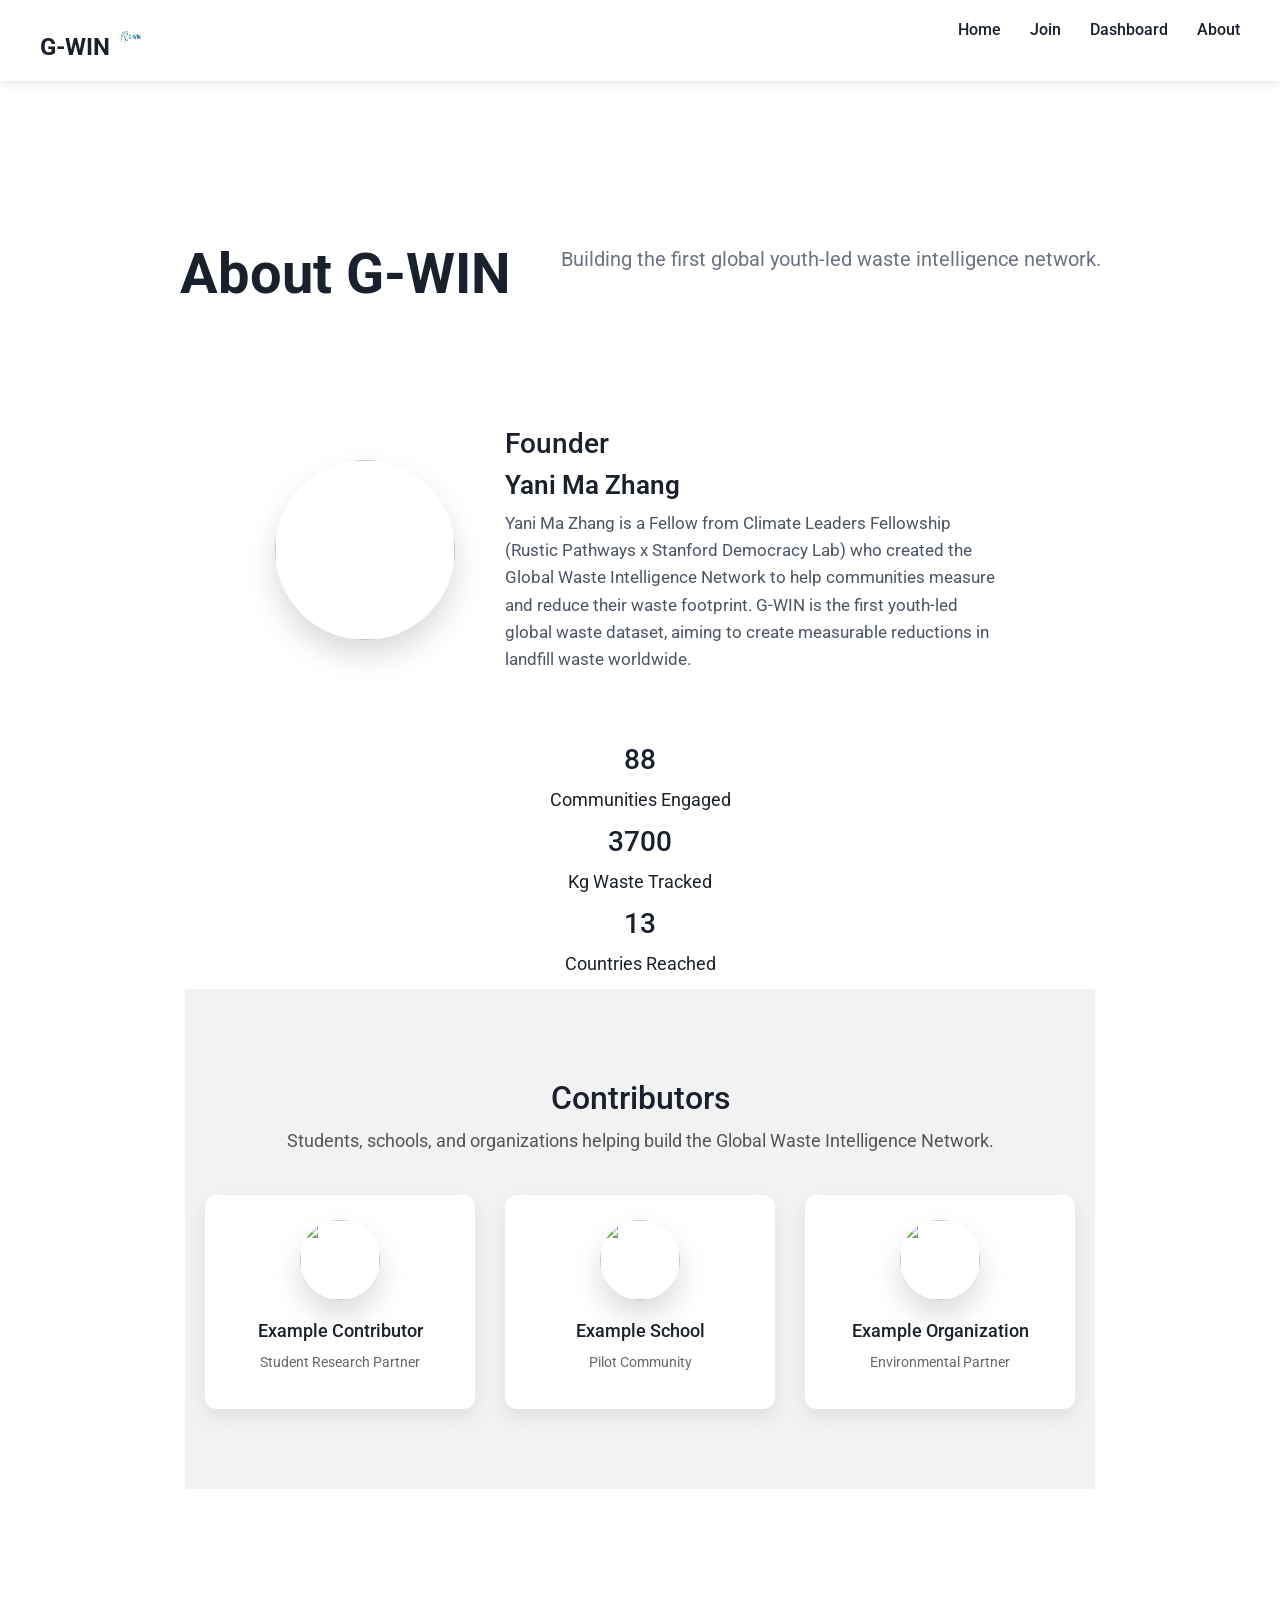
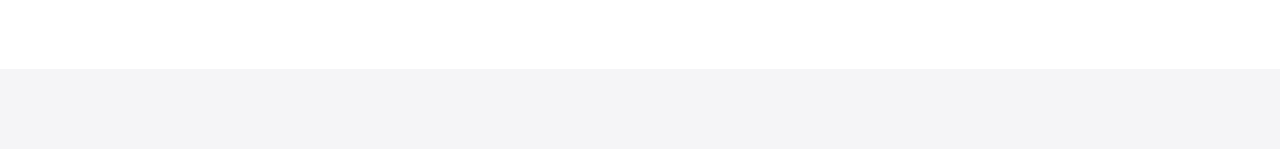
==== about.html @ bbad6cc5 "Update community engagement and waste tracking data Updated community engagement statistics and adju" ====
<!DOCTYPE html>
<html>

<head>

<title>About G-WIN</title>

<link rel="stylesheet" href="style.css">

</head>

<body>

<nav class="nav">

<div class="logo-container">
  <a href="index.html" class="logo-text">G-WIN</a>
  <img src="logo.png" class="logo-img">
</div>

<div class="menu">
<a href="index.html">Home</a>
<a href="join.html">Join</a>
<a href="dashboard.html">Dashboard</a>
<a href="about.html">About</a>
</div>

</nav>

<section class="about-apple">
<div class="founder-apple">

<h1 class="fade-in">About G-WIN</h1>

<p class="subtitle">
Building the first global youth-led waste intelligence network.
</p>

<div class="founder-apple fade-in">

<img src="https://image2url.com/r2/default/images/1774033331569-d9f659c1-b7bc-4dab-b768-cc470d4c39fc.jpg">

<div class="founder-text">

<h2>Founder</h2>
<h3>Yani Ma Zhang</h3>

<p>
Yani Ma Zhang is a Fellow from Climate Leaders Fellowship (Rustic Pathways x Stanford Democracy Lab) who created the Global Waste Intelligence Network to help communities measure and reduce their waste footprint. G-WIN is the first youth-led global waste dataset, aiming to create measurable reductions in landfill waste worldwide.
</p>

</div>

</div>

<div class="impact fade-in">

<div class="counter">
<h2 id="count1">2</h2>
<p>Communities Engaged</p>
</div>

<div class="counter">
<h2 id="count2">25</h2>
<p>Kg Waste Tracked</p>
</div>

<div class="counter">
<h2 id="count3">2</h2>
<p>Countries Reached</p>
</div>

<section class="contributors">

<h2>Contributors</h2>
<p class="contributors-sub">
Students, schools, and organizations helping build the Global Waste Intelligence Network.
</p>

<div class="contributors-grid">

<div class="contributor-card">
<img src="https://cdn-icons-png.flaticon.com/512/9131/9131529.png">
<h3>Example Contributor</h3>
<p>Student Research Partner</p>
</div>

<div class="contributor-card">
<img src="https://cdn-icons-png.flaticon.com/512/9131/9131529.png">
<h3>Example School</h3>
<p>Pilot Community</p>
</div>

<div class="contributor-card">
<img src="https://cdn-icons-png.flaticon.com/512/9131/9131529.png">
<h3>Example Organization</h3>
<p>Environmental Partner</p>
</div>

</div>

</section>


<script>

const faders = document.querySelectorAll('.fade-in');

const appearOptions = {
  threshold: 0.2
};

const appearOnScroll = new IntersectionObserver(function(entries){
  entries.forEach(entry => {
    if(entry.isIntersecting){
      entry.target.classList.add('show');
    }
  });
}, appearOptions);

faders.forEach(el => {
  appearOnScroll.observe(el);
});

// Counter Animation
function animateCounter(id, target){
let count = 0;
let speed = target / 100;

let update = setInterval(()=>{
  count += speed;
  if(count >= target){
    count = target;
    clearInterval(update);
  }
  document.getElementById(id).innerText = Math.floor(count);
}, 20);
}

window.onload = function(){
  animateCounter("count1", 120);
  animateCounter("count2", 5000);
  animateCounter("count3", 18);
}

</script>

</body>
</html>
---- style.css ----
@import url('https://fonts.googleapis.com/css2?family=Roboto:wght@300;400;500;700&display=swap');

/* -------------------------------- */
body {
  font-family: 'Roboto', sans-serif;
  margin: 0;
  background: #f5f5f7;
  color: #1a202c;
}

h1 {
  font-size: 48px;
  font-weight: 700;
  margin: 10px 0;
}

h2 {
  font-size: 28px;
  font-weight: 500;
  margin: 10px 0;
}

h3 {
  font-size: 22px;
  font-weight: 500;
  margin: 5px 0;
}

p {
  font-size: 18px;
  line-height: 1.6;
  margin: 10px 0;
}

/* -------------------------------- */
.nav {
  display: flex;
  justify-content: space-between;
  padding: 20px 40px;
  background: white;
  box-shadow: 0 2px 10px rgba(0,0,0,0.1);
  position: sticky;
  top: 0;
  z-index: 100;
}

.logo {
  font-weight: 700;
  font-size: 35px;
}

.menu a {
  margin-left: 25px;
  text-decoration: none;
  color: #1a202c;
  font-weight: 500;
  transition: 0.3s;
}

.menu a:hover {
  color: #2c7a7b;
}

/* -------------------------------- */
.hero {
  height: 80vh;
  display: flex;
  flex-direction: column;
  justify-content: center;
  align-items: center;
  text-align: center;
  background: linear-gradient(135deg, #2c7a7b, #1a202c);
  color: white;
  padding: 40px;
}

.hero-small {
  height: 50vh;
  background: linear-gradient(135deg, #1a5959, #2c7a7b);
}

.btn {
  background: white;
  padding: 15px 30px;
  border-radius: 30px;
  text-decoration: none;
  color: #2c7a7b;
  margin-top: 20px;
  font-weight: 500;
  transition: 0.3s;
}

.btn:hover {
  background: #e6fffa;
}

/* -------------------------------- */
.features, .steps {
  display: flex;
  flex-wrap: wrap;
  justify-content: center;
  gap: 40px;
  padding: 60px 20px;
}

.card, .step {
  background: white;
  padding: 30px;
  border-radius: 12px;
  box-shadow: 0 10px 25px rgba(0,0,0,0.1);
  width: 250px;
  transition: 0.3s;
  text-align: center;
}

.card:hover, .step:hover {
  transform: translateY(-10px);
}

.founder-apple img {
  width: 180px;
  height: 180px;
  border-radius: 50%;
  object-fit: cover;
  box-shadow: 0 15px 30px rgba(0,0,0,0.15);
}

.about-apple {
  padding: 100px 20px;
  text-align: center;
  background: #ffffff;
}

.about-apple h1 {
  font-size: 56px;
  font-weight: 700;
}

.subtitle{
  font-size:20px;
  color:#6b7280;
  margin-bottom:40px;
}

.founder-apple {
  display: flex;
  align-items: center;
  justify-content: center;
  gap: 50px;
  flex-wrap: wrap;
  margin-top: 50px;
}

.founder-text {
  max-width: 500px;
  text-align: left;
}

.founder-text h3 {
  font-size: 26px;
  font-weight: 600;
}

.founder-text p {
  color: #4b5563;
  font-size: 17px;
}

section {
  margin-bottom: 80px;
}

/* -------------------------------- */
.parallax {
  height: 400px;
  background-image: url('https://images.unsplash.com/photo-1501004318641-b39e6451bec6');
  background-attachment: fixed;
  background-position: center;
  background-repeat: no-repeat;
  background-size: cover;
  display: flex;
  flex-direction: column;
  justify-content: center;
  align-items: center;
  color: white;
  text-align: center;
  font-size: 28px;
}
/* -------------------------------- */

.contributors{
  background:#f2f2f2;
  padding:80px 20px;
  text-align:center;
}

.contributors h2{
  font-size:32px;
  margin-bottom:10px;
}

.contributors-sub{
  color:#555;
  margin-bottom:40px;
}

.contributors-grid{
  display:flex;
  flex-wrap:wrap;
  justify-content:center;
  gap:30px;
}

.contributor-card{
  background:white;
  padding:25px;
  border-radius:12px;
  width:220px;
  box-shadow:0 8px 20px rgba(0,0,0,0.08);
  transition:0.3s;
}

.contributor-card:hover{
  transform:translateY(-6px);
}

.contributor-card img{
  width:80px;
  height:80px;
  border-radius:50%;
  object-fit:cover;
  margin-bottom:15px;
}

.contributor-card h3{
  font-size:18px;
  margin-bottom:5px;
}

.contributor-card p{
  font-size:14px;
  color:#666;
}
/* -------------------------------- */
#map {
  height: 400px;
  margin: 40px auto;
  width: 90%;
  border-radius: 10px;
}


/* -------------------------------- */
.login {
  display: flex;
  flex-direction: column;
  align-items: center;
  margin-top: 100px;
}

.login input {
  margin: 10px;
  padding: 12px;
  width: 250px;
  border-radius: 6px;
  border: 1px solid #ccc;
  font-size: 16px;
}

.login button {
  padding: 12px 25px;
  margin-top: 10px;
  border: none;
  border-radius: 6px;
  background: #2c7a7b;
  color: white;
  font-weight: 500;
  cursor: pointer;
  transition: 0.3s;
}

.login button:hover {
  background: #1a5959;
}

/* -------------------------------- */
canvas {
  max-width: 90%;
  margin: 40px auto;
  display: block;
}

/* -------------------------------- */
footer {
  background: #1a202c;
  color: white;
  text-align: center;
  padding: 20px;
  margin-top: 40px;
}
----------------------------------------------------
.logo-container{
  display:flex;
  align-items:center;
  gap:10px;
}

.logo-text{
  font-weight:700;
  font-size:24px;
  text-decoration:none;
  color:#1a202c;
}

.logo-img{
  width:35px;
  height:35px;
}
-----------------------------------------------------
form{
  max-width:600px;
  margin:60px auto;
  display:flex;
  flex-direction:column;
  gap:15px;
}

input, select, textarea{
  padding:12px;
  border-radius:8px;
  border:1px solid #ccc;
  font-size:16px;
}

textarea{
  height:120px;
}

button{
  padding:12px;
  border:none;
  border-radius:8px;
  background:#2c7a7b;
  color:white;
  font-size:16px;
  cursor:pointer;
}

button:hover{
  background:#1a5959;
}

.success{
  text-align:center;
  margin-top:150px;
}
/* ---------- Mission Section ---------- */

.mission-section{
display:flex;
flex-wrap:wrap;
align-items:center;
justify-content:center;
gap:60px;
padding:100px 20px;
background:white;
}

.mission-text{
max-width:500px;
}

.mission-text h2{
font-size:36px;
margin-bottom:20px;
}

.mission-text p{
font-size:18px;
color:#555;
margin-bottom:15px;
}

.mission-visual img{
width:420px;
border-radius:12px;
box-shadow:0 20px 40px rgba(0,0,0,0.1);
}

/* ---------- Vision Timeline ---------- */

.vision{
background:#f7f7f7;
padding:100px 20px;
text-align:center;
}

.vision h2{
font-size:36px;
margin-bottom:60px;
}

.timeline{
display:flex;
flex-wrap:wrap;
justify-content:center;
gap:40px;
}

.timeline-step{
max-width:220px;
}

.timeline-step span{
font-size:40px;
font-weight:700;
color:#2c7a7b;
display:block;
margin-bottom:10px;
}

.timeline-step h3{
font-size:20px;
margin-bottom:10px;
}

.timeline-step p{
color:#555;
}

/* ---------- Quote Section ---------- */

.vision-quote{
padding:120px 20px;
text-align:center;
background:linear-gradient(135deg,#2c7a7b,#1a202c);
color:white;
}

.vision-quote h2{
font-size:34px;
max-width:700px;
margin:auto;
margin-bottom:20px;
}

.vision-quote p{
max-width:600px;
margin:auto;
font-size:18px;
opacity:0.9;
}
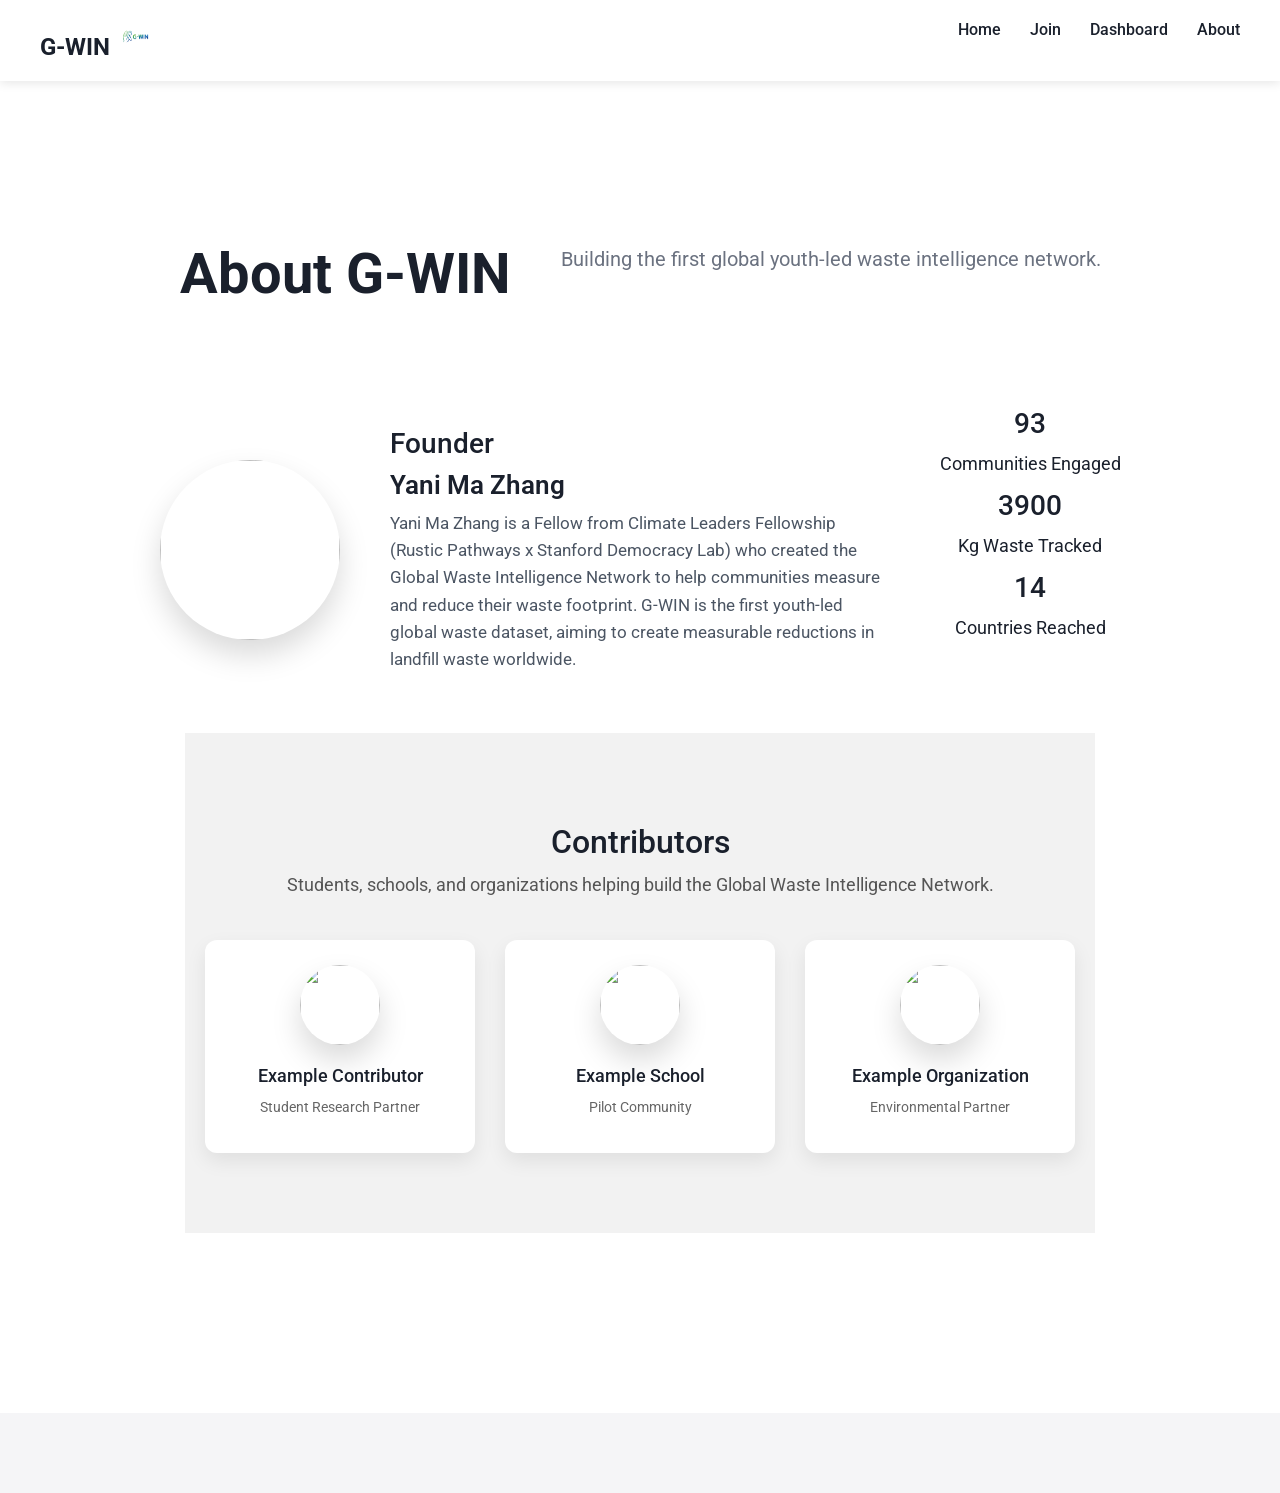
==== commit fe3bdfee: "Update about.html" ====
--- a/about.html
+++ b/about.html
@@ -68,6 +68,7 @@
 <div class="counter">
 <h2 id="count3">2</h2>
 <p>Countries Reached</p>
+</div>
 </div>
 
 <section class="contributors">
--- a/style.css
+++ b/style.css
@@ -313,7 +313,7 @@
 }
 
 .logo-img{
-  width:35px;
+  width:45px;
   height:35px;
 }
 -----------------------------------------------------
@@ -354,7 +354,7 @@
   text-align:center;
   margin-top:150px;
 }
-/* ---------- Mission Section ---------- */
+/* -------------------- */
 
 .mission-section{
 display:flex;
@@ -387,7 +387,7 @@
 box-shadow:0 20px 40px rgba(0,0,0,0.1);
 }
 
-/* ---------- Vision Timeline ---------- */
+/* -------------------- */
 
 .vision{
 background:#f7f7f7;
@@ -428,7 +428,7 @@
 color:#555;
 }
 
-/* ---------- Quote Section ---------- */
+/* -------------------- */
 
 .vision-quote{
 padding:120px 20px;
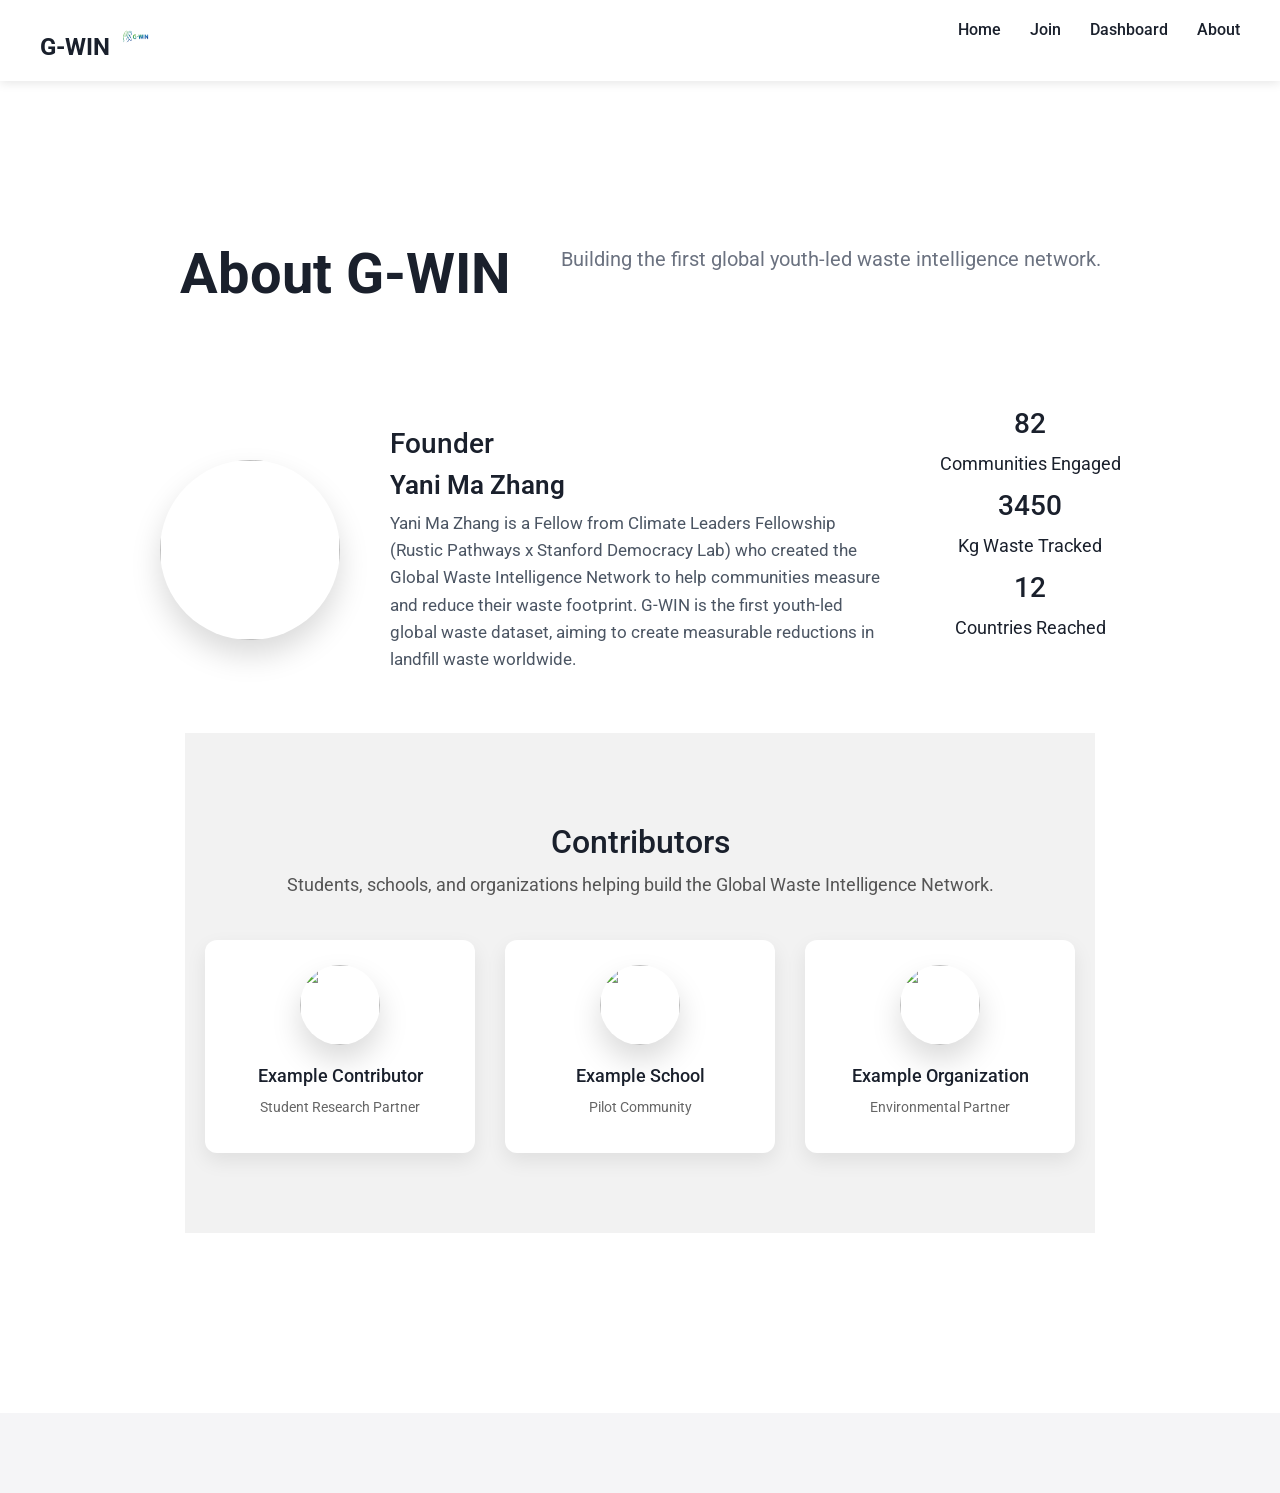
==== commit 4f69b007: "Update about.html" ====
--- a/about.html
+++ b/about.html
@@ -6,6 +6,7 @@
 <title>About G-WIN</title>
 
 <link rel="stylesheet" href="style.css">
+<script src="script.js"></script>
 
 </head>
 
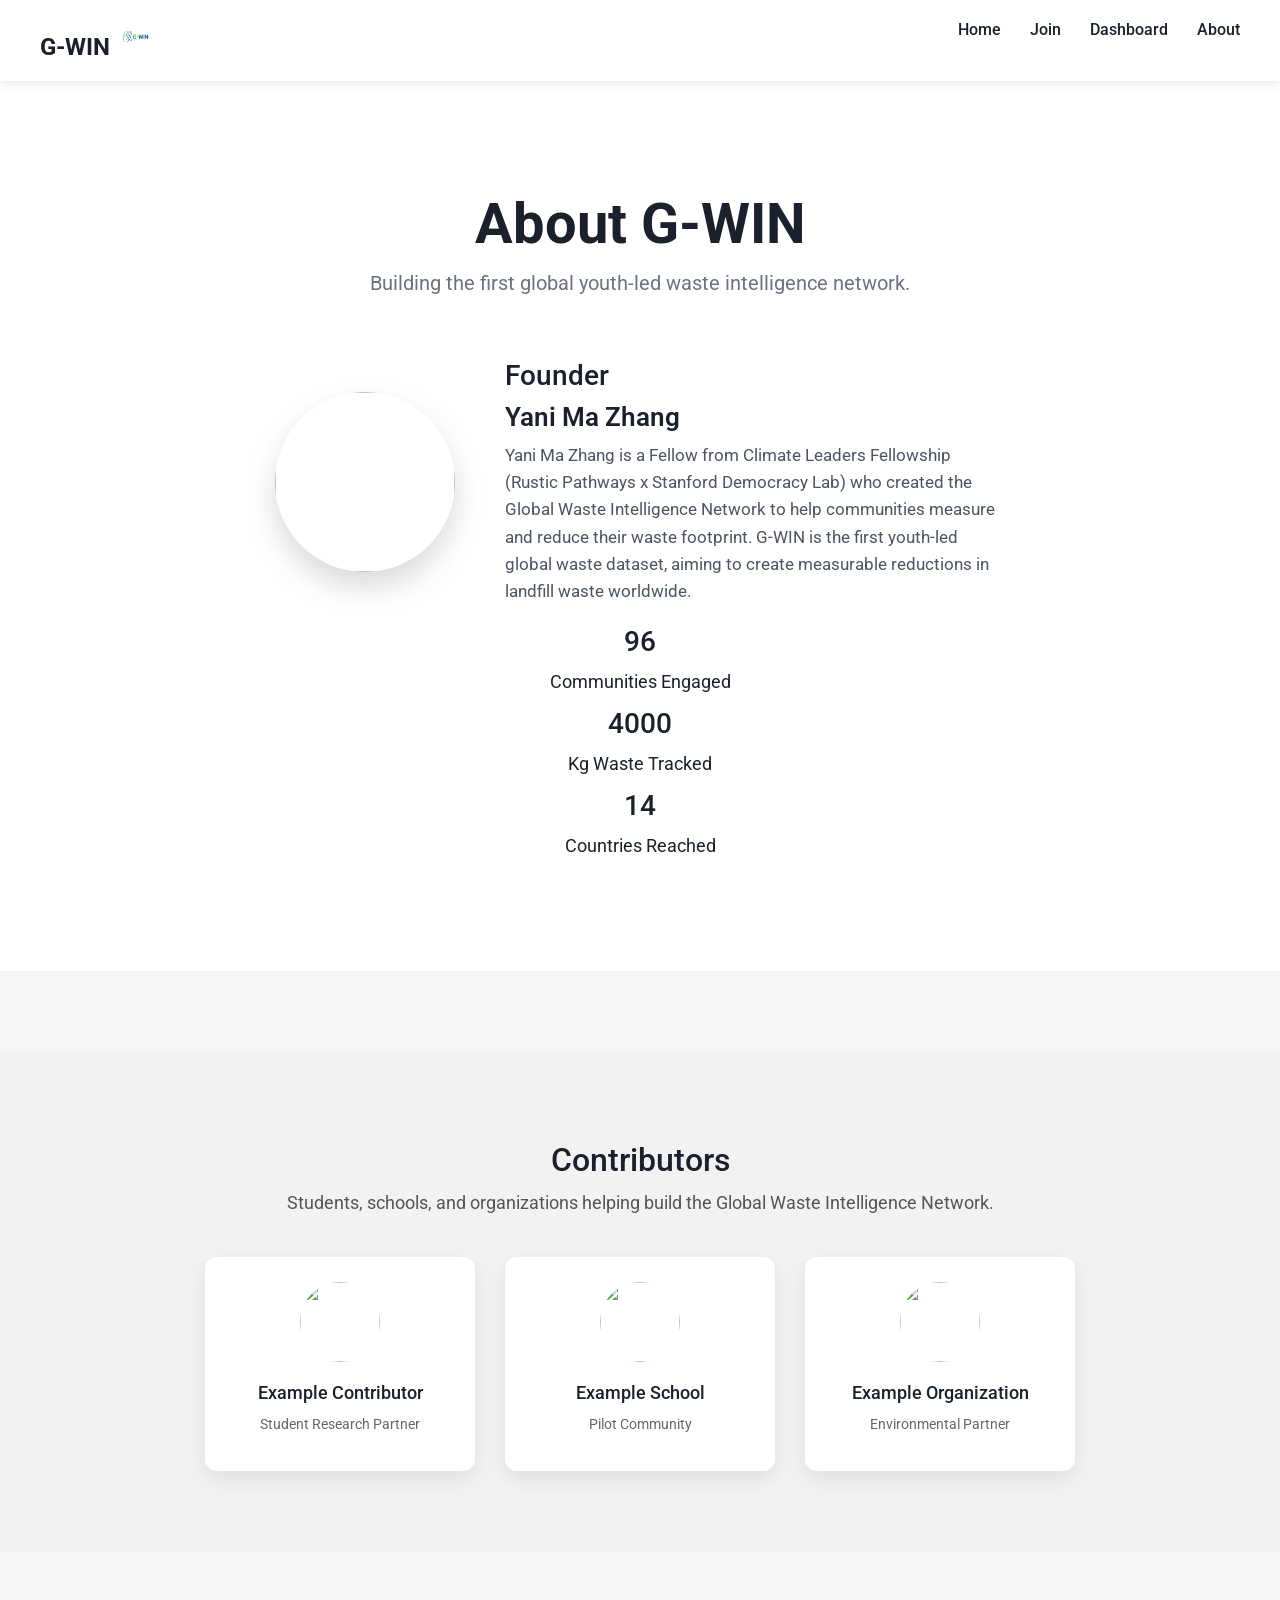
==== commit b42ead7c: "Update about.html" ====
--- a/about.html
+++ b/about.html
@@ -6,7 +6,6 @@
 <title>About G-WIN</title>
 
 <link rel="stylesheet" href="style.css">
-<script src="script.js"></script>
 
 </head>
 
@@ -15,8 +14,8 @@
 <nav class="nav">
 
 <div class="logo-container">
-  <a href="index.html" class="logo-text">G-WIN</a>
-  <img src="logo.png" class="logo-img">
+<a href="index.html" class="logo-text">G-WIN</a>
+<img src="logo.png" class="logo-img">
 </div>
 
 <div class="menu">
@@ -29,7 +28,6 @@
 </nav>
 
 <section class="about-apple">
-<div class="founder-apple">
 
 <h1 class="fade-in">About G-WIN</h1>
 
@@ -70,11 +68,15 @@
 <h2 id="count3">2</h2>
 <p>Countries Reached</p>
 </div>
+
 </div>
+
+</section>
 
 <section class="contributors">
 
 <h2>Contributors</h2>
+
 <p class="contributors-sub">
 Students, schools, and organizations helping build the Global Waste Intelligence Network.
 </p>
@@ -103,25 +105,24 @@
 
 </section>
 
-
 <script>
 
 const faders = document.querySelectorAll('.fade-in');
 
 const appearOptions = {
-  threshold: 0.2
+threshold: 0.2
 };
 
 const appearOnScroll = new IntersectionObserver(function(entries){
-  entries.forEach(entry => {
-    if(entry.isIntersecting){
-      entry.target.classList.add('show');
-    }
-  });
+entries.forEach(entry => {
+if(entry.isIntersecting){
+entry.target.classList.add('show');
+}
+});
 }, appearOptions);
 
 faders.forEach(el => {
-  appearOnScroll.observe(el);
+appearOnScroll.observe(el);
 });
 
 // Counter Animation
@@ -130,19 +131,19 @@
 let speed = target / 100;
 
 let update = setInterval(()=>{
-  count += speed;
-  if(count >= target){
-    count = target;
-    clearInterval(update);
-  }
-  document.getElementById(id).innerText = Math.floor(count);
+count += speed;
+if(count >= target){
+count = target;
+clearInterval(update);
+}
+document.getElementById(id).innerText = Math.floor(count);
 }, 20);
 }
 
 window.onload = function(){
-  animateCounter("count1", 120);
-  animateCounter("count2", 5000);
-  animateCounter("count3", 18);
+animateCounter("count1", 120);
+animateCounter("count2", 5000);
+animateCounter("count3", 18);
 }
 
 </script>
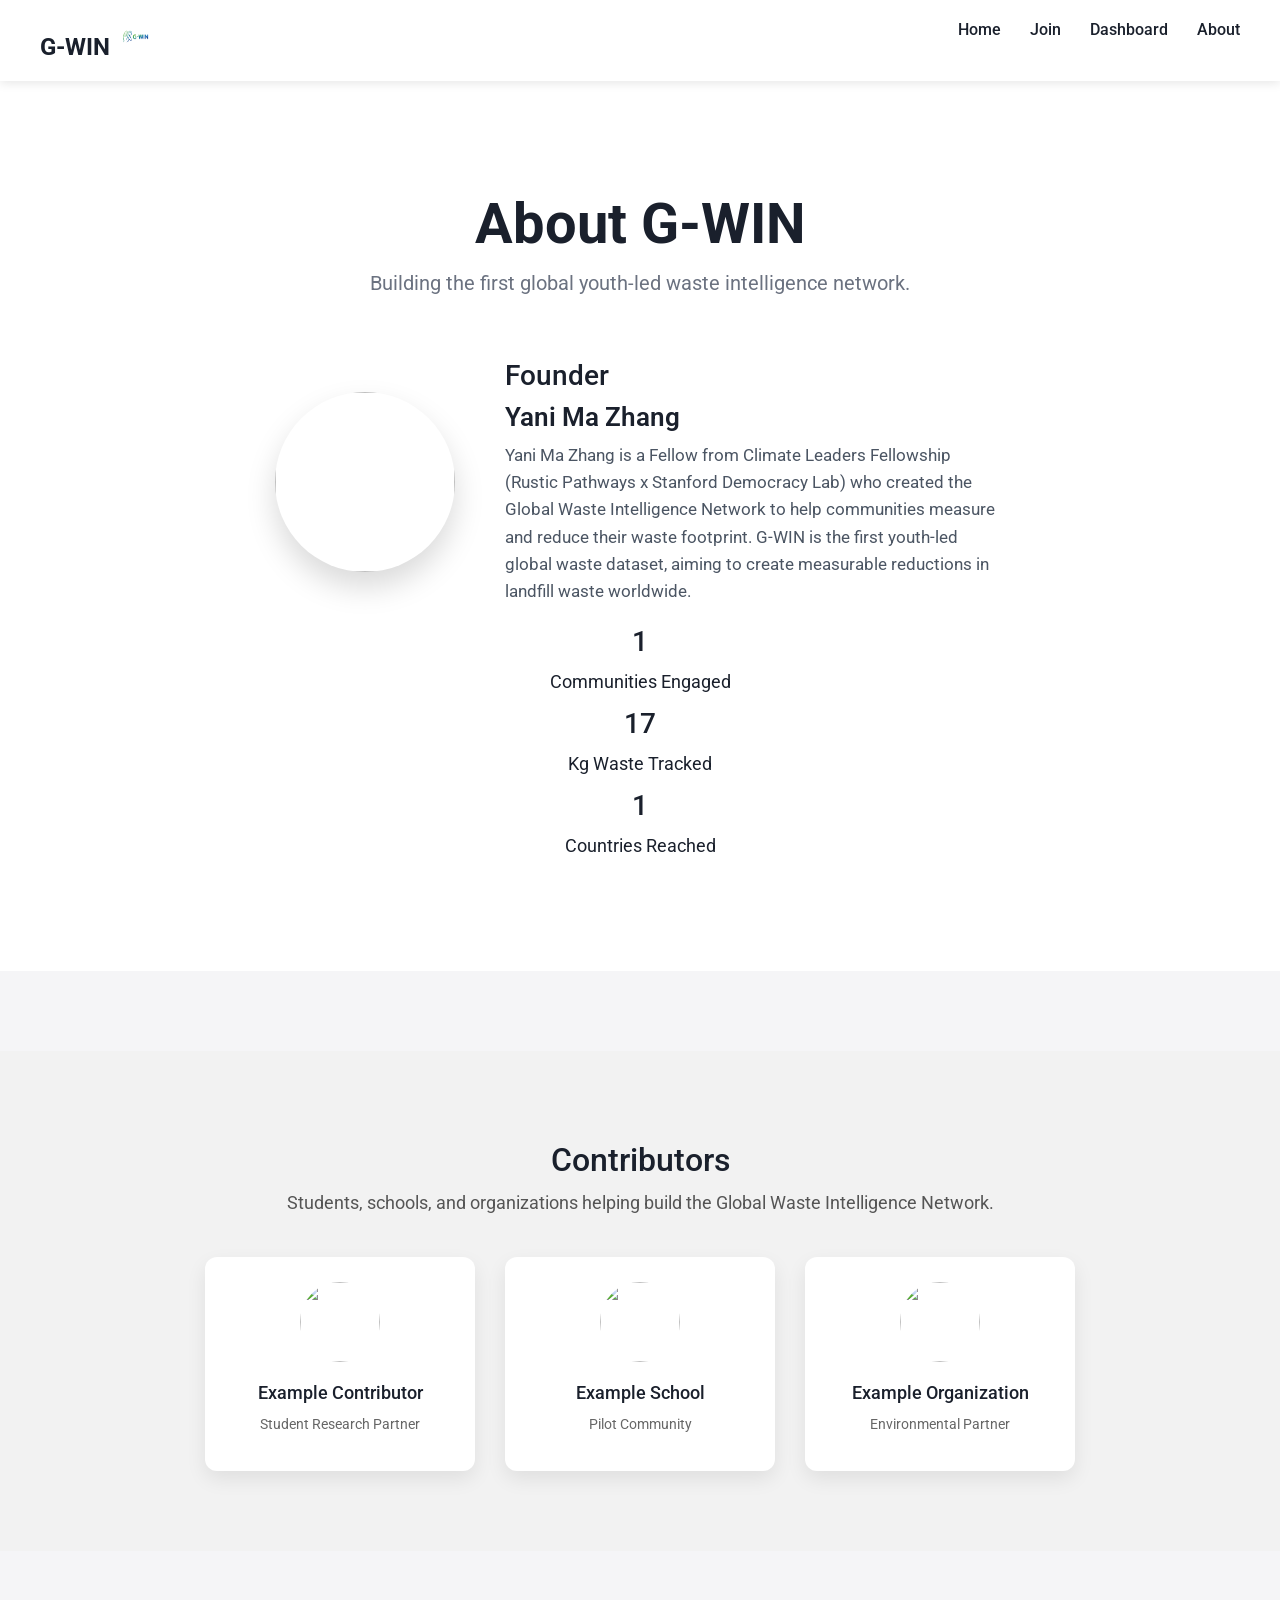
==== commit f2853fc4: "Update about.html" ====
--- a/about.html
+++ b/about.html
@@ -141,9 +141,9 @@
 }
 
 window.onload = function(){
-animateCounter("count1", 120);
-animateCounter("count2", 5000);
-animateCounter("count3", 18);
+animateCounter("count1", 2);
+animateCounter("count2", 25);
+animateCounter("count3", 2);
 }
 
 </script>
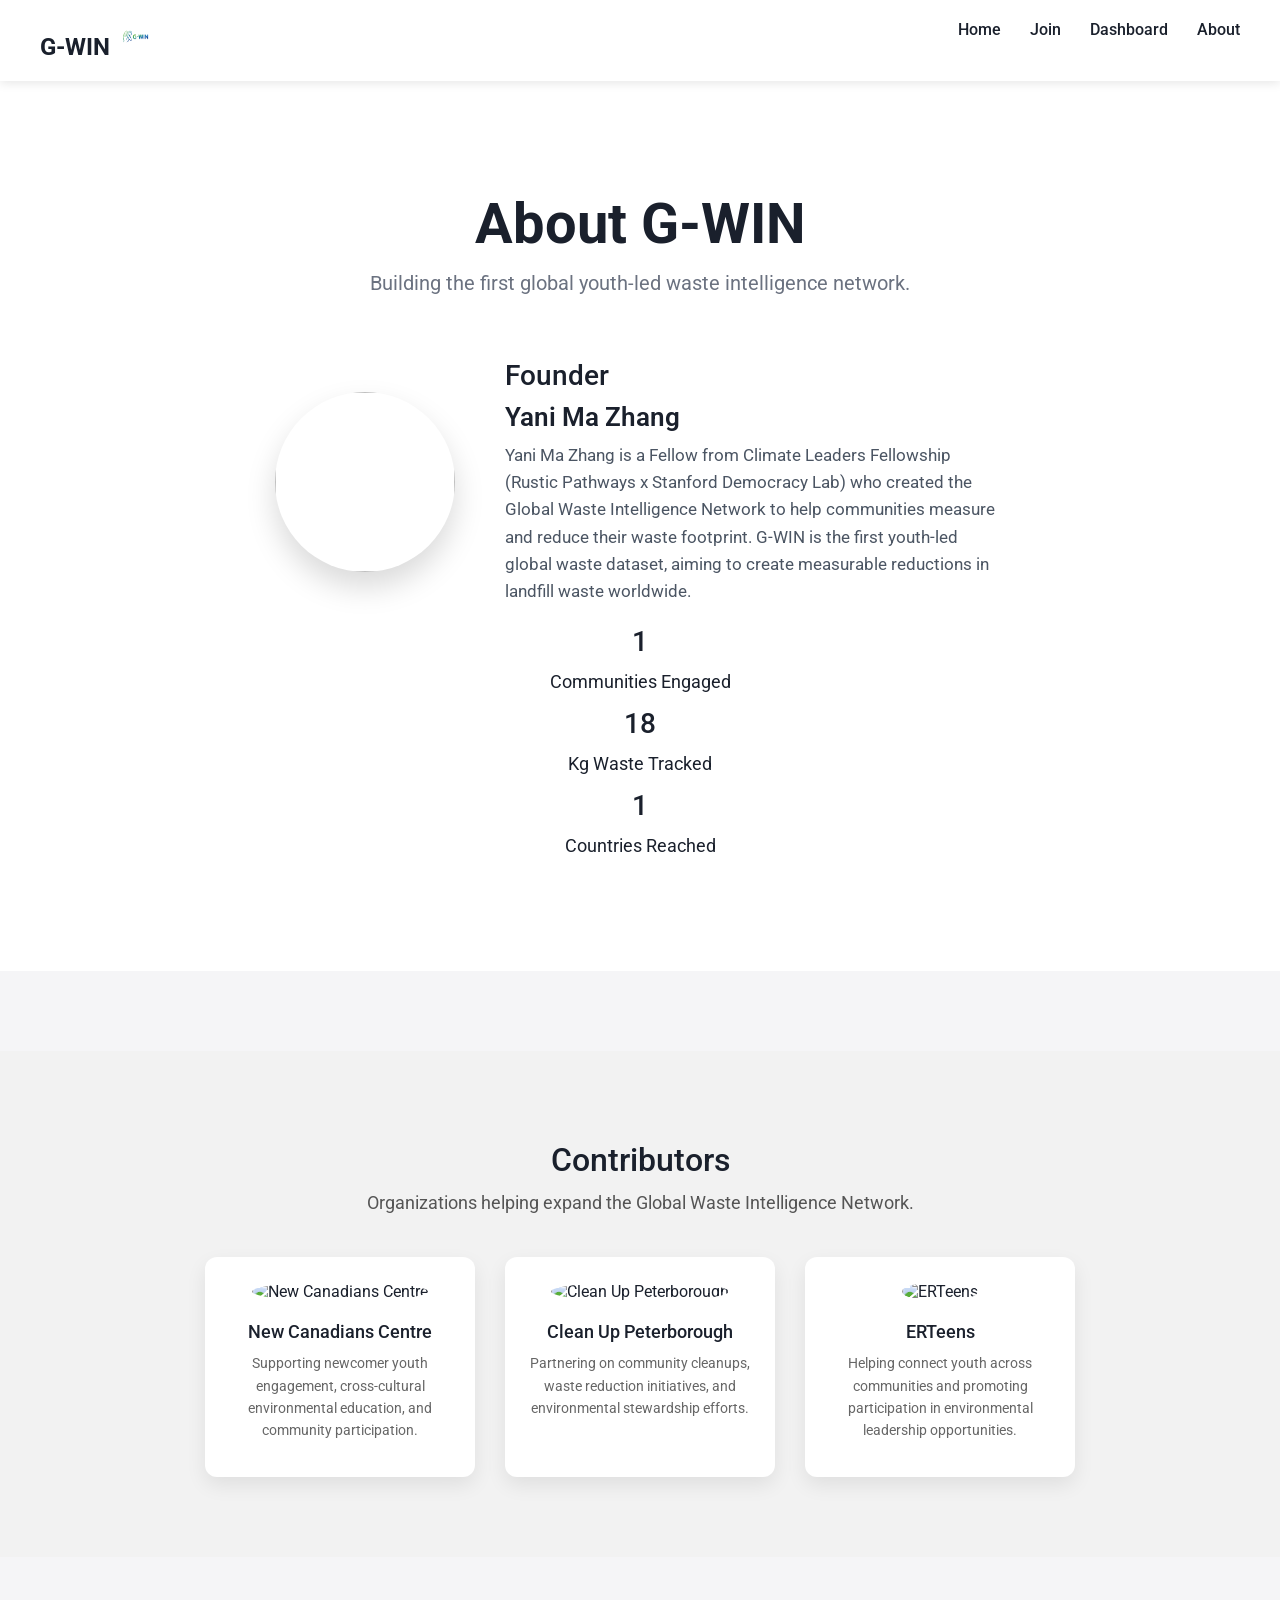
==== commit 092aab47: "Revise contributors section with new details Updated contributor information and added new logos." ====
--- a/about.html
+++ b/about.html
@@ -78,27 +78,33 @@
 <h2>Contributors</h2>
 
 <p class="contributors-sub">
-Students, schools, and organizations helping build the Global Waste Intelligence Network.
+Organizations helping expand the Global Waste Intelligence Network.
 </p>
 
 <div class="contributors-grid">
 
 <div class="contributor-card">
-<img src="https://cdn-icons-png.flaticon.com/512/9131/9131529.png">
-<h3>Example Contributor</h3>
-<p>Student Research Partner</p>
+<img src="newcanadianscentre-logo.png" alt="New Canadians Centre">
+<h3>New Canadians Centre</h3>
+<p>
+Supporting newcomer youth engagement, cross-cultural environmental education, and community participation.
+</p>
 </div>
 
 <div class="contributor-card">
-<img src="https://cdn-icons-png.flaticon.com/512/9131/9131529.png">
-<h3>Example School</h3>
-<p>Pilot Community</p>
+<img src="cleanupptbo-logo.png" alt="Clean Up Peterborough">
+<h3>Clean Up Peterborough</h3>
+<p>
+Partnering on community cleanups, waste reduction initiatives, and environmental stewardship efforts.
+</p>
 </div>
 
 <div class="contributor-card">
-<img src="https://cdn-icons-png.flaticon.com/512/9131/9131529.png">
-<h3>Example Organization</h3>
-<p>Environmental Partner</p>
+<img src="erteens-logo.png" alt="ERTeens">
+<h3>ERTeens</h3>
+<p>
+Helping connect youth across communities and promoting participation in environmental leadership opportunities.
+</p>
 </div>
 
 </div>
--- a/style.css
+++ b/style.css
@@ -242,13 +242,60 @@
   color:#666;
 }
 /* -------------------------------- */
-#map {
-  height: 400px;
-  margin: 40px auto;
-  width: 90%;
-  border-radius: 10px;
-}
-
+.stats-row{
+display:flex;
+justify-content:center;
+gap:20px;
+margin:40px auto;
+flex-wrap:wrap;
+}
+
+.stat-card{
+background:white;
+padding:25px;
+border-radius:12px;
+box-shadow:0 10px 25px rgba(0,0,0,0.1);
+width:220px;
+text-align:center;
+transition:0.3s;
+}
+
+.stat-card:hover{
+transform:translateY(-5px);
+}
+
+.stat-card h2{
+font-size:42px;
+font-weight:700;
+color:#2c7a7b;
+margin-bottom:10px;
+}
+
+.stat-card p{
+font-size:16px;
+color:#555;
+margin:0;
+}
+
+.dashboard-title{
+text-align:center;
+margin-top:40px;
+margin-bottom:20px;
+}
+
+#map{
+height:500px;
+width:90%;
+margin:40px auto;
+border-radius:12px;
+box-shadow:0 10px 25px rgba(0,0,0,0.1);
+}
+
+#chart{
+max-width:800px;
+margin:50px auto;
+display:block;
+}
 
 /* -------------------------------- */
 .login {
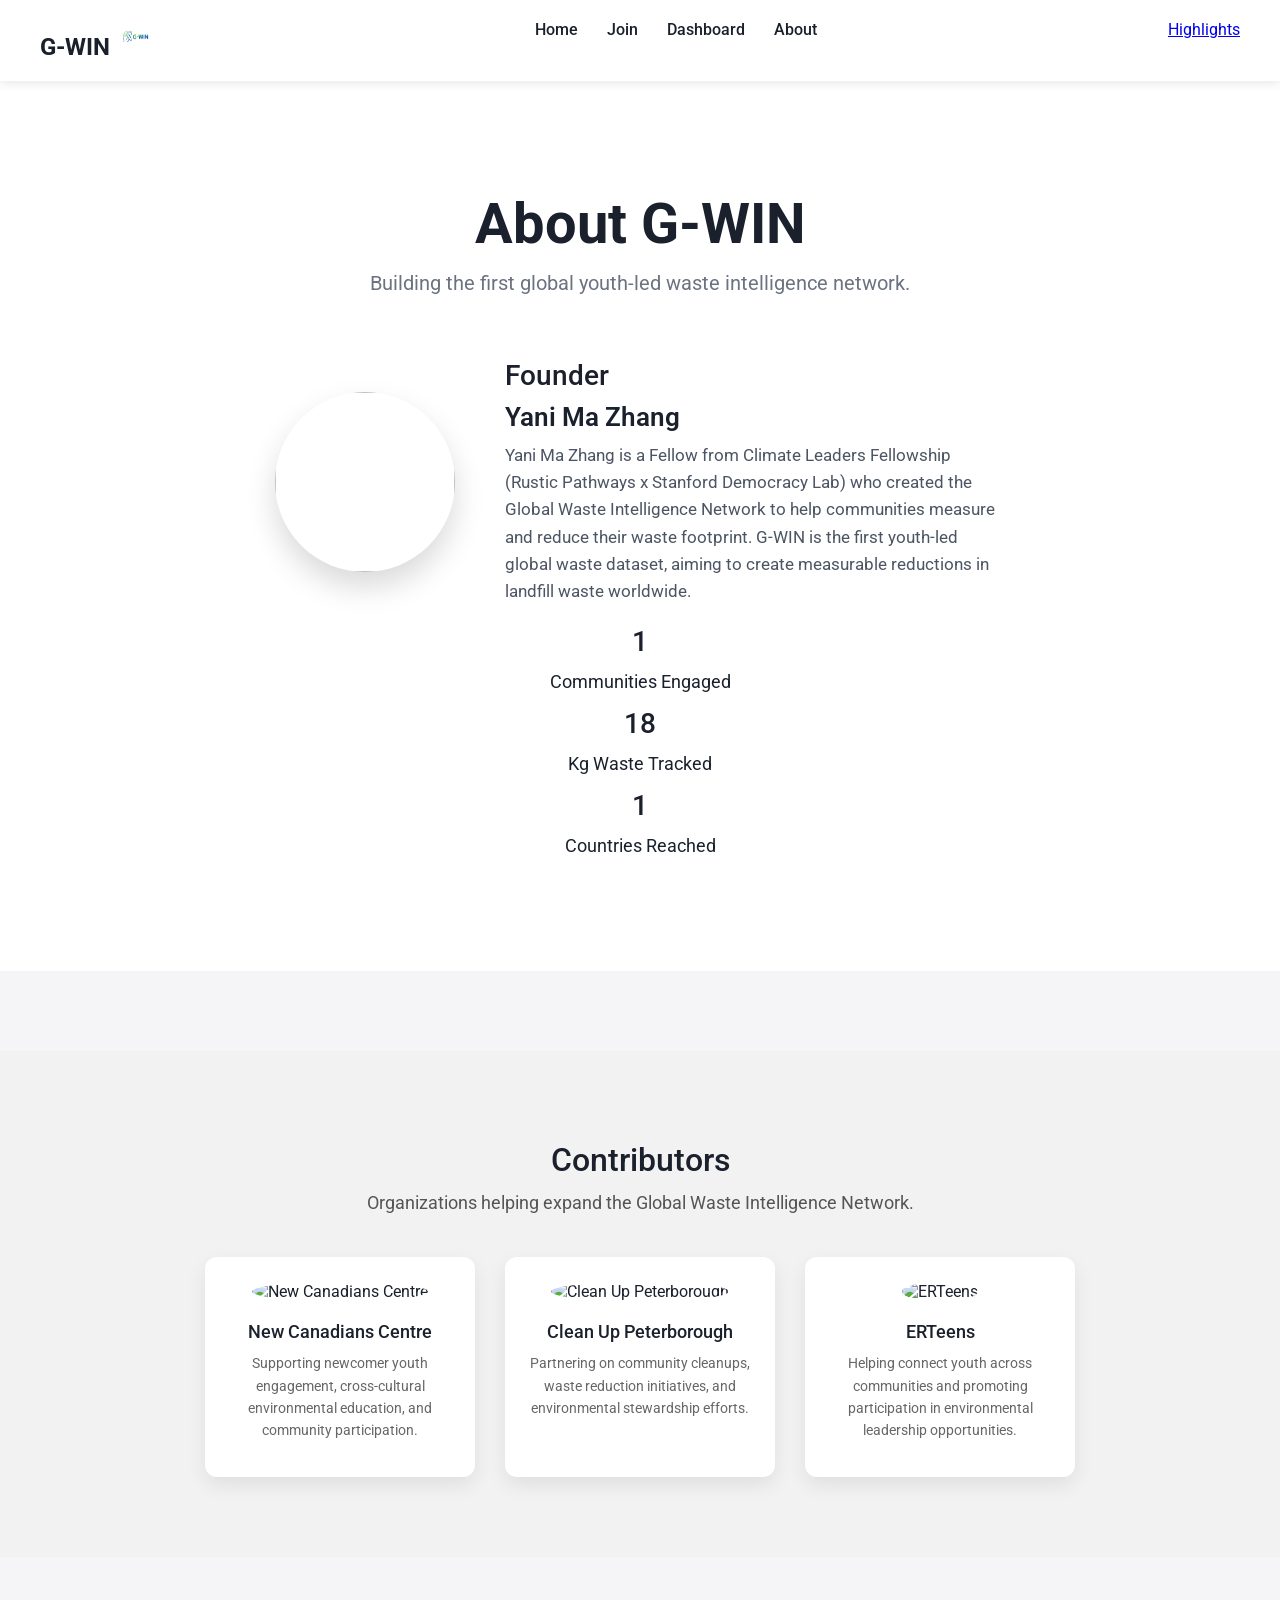
==== commit b7791733: "Add Highlights link to navigation in about.html" ====
--- a/about.html
+++ b/about.html
@@ -24,6 +24,8 @@
 <a href="dashboard.html">Dashboard</a>
 <a href="about.html">About</a>
 </div>
+
+<a href="highlights.html">Highlights</a>
 
 </nav>
 
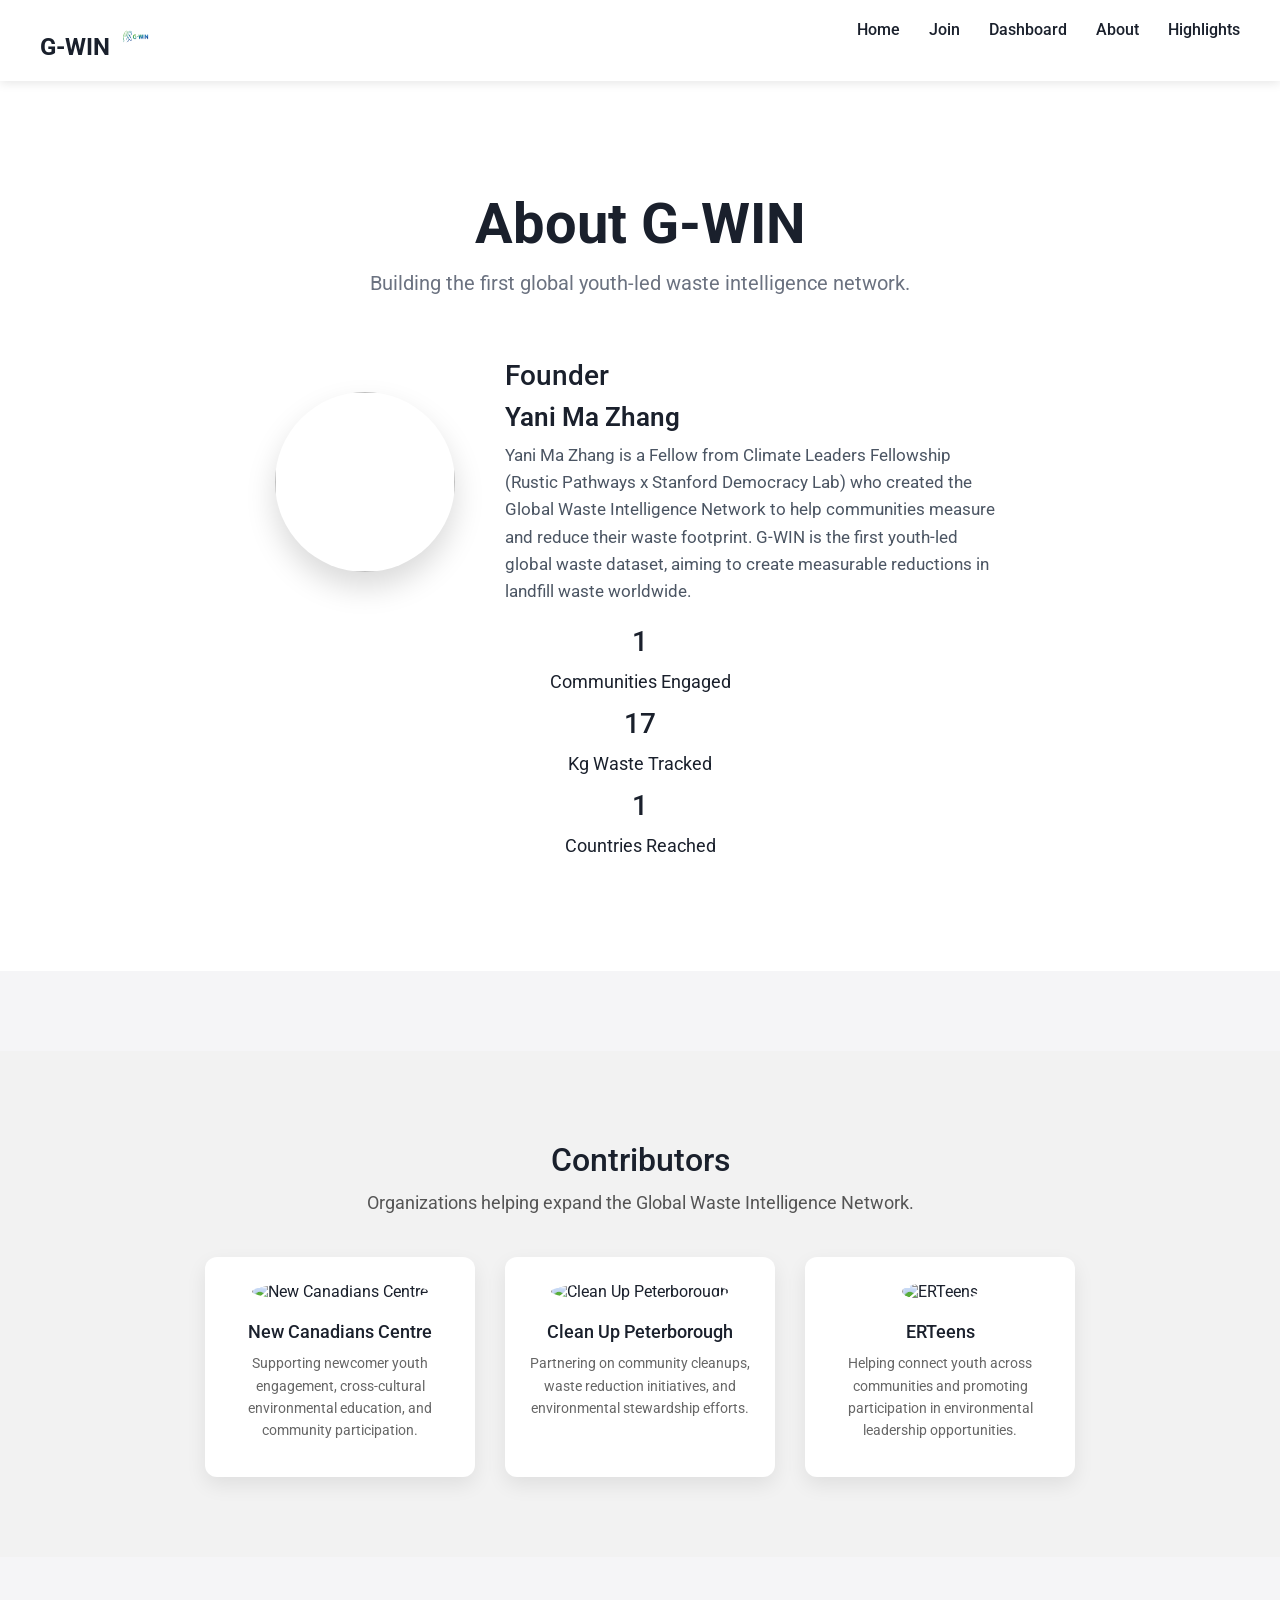
==== commit 45a9e7c8: "Fix HTML encoding issues in about.html" ====
--- a/about.html
+++ b/about.html
@@ -23,9 +23,8 @@
 <a href="join.html">Join</a>
 <a href="dashboard.html">Dashboard</a>
 <a href="about.html">About</a>
+<a href="highlights.html">Highlights</a>
 </div>
-
-<a href="highlights.html">Highlights</a>
 
 </nav>
 
